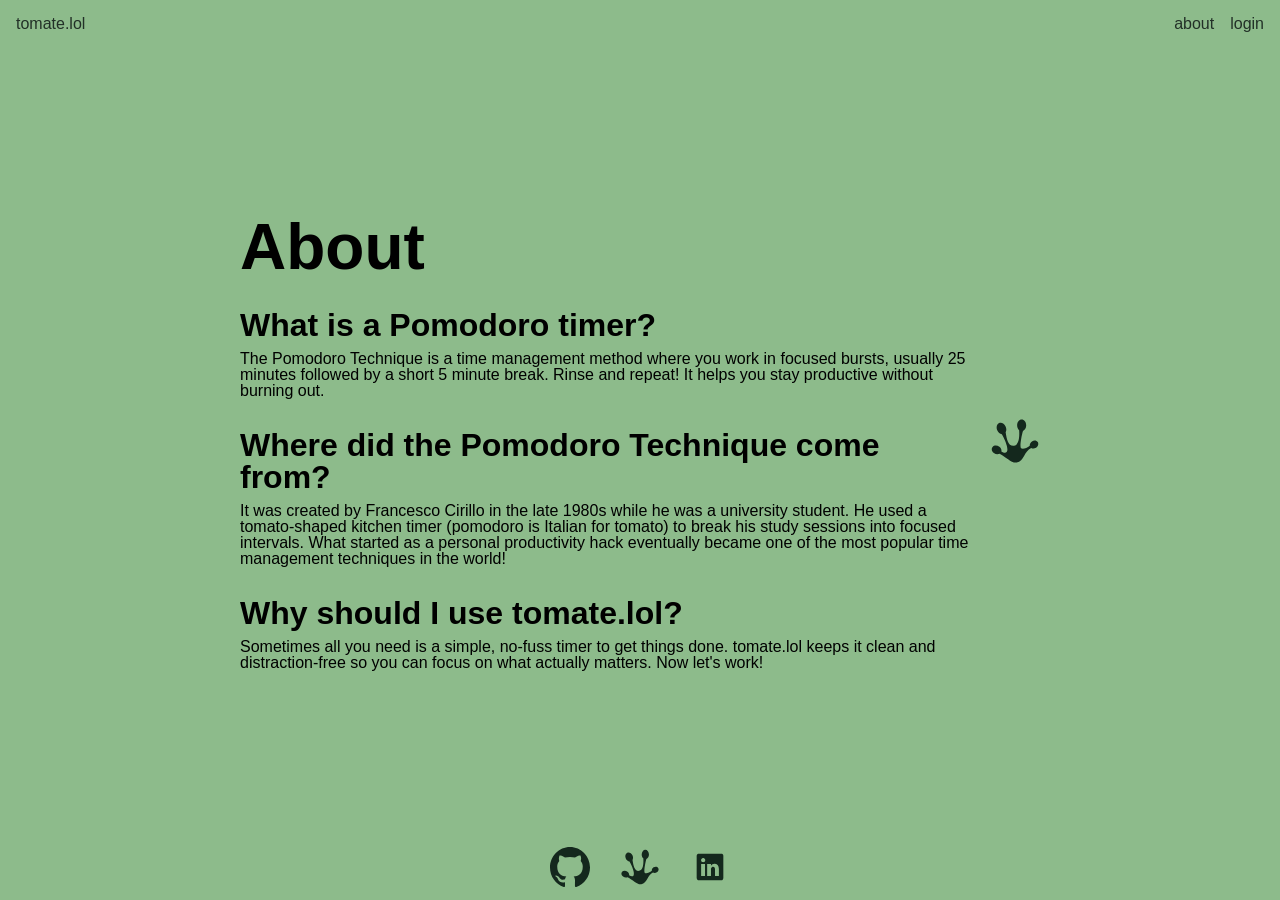
==== about.html @ de4d5fd4 "Add content and style about page" ====
<!DOCTYPE html>
<html lang="en">
<head>
    <meta charset="UTF-8">
    <meta name="viewport" content="width=device-width, initial-scale=1.0">
    <title>tomate.lol</title>
    <link rel="stylesheet" href="styles.css">
</head>
<body>
    <header>
        <p><a href="index.html">tomate.lol</a></p>
        <nav>
            <ul>
                <li><a href="about.html">about</a></li>
                <li><a href="#">login</a></li>
            </ul>
        </nav>
    </header>
    
    <main class="abtContainer">
        <div class="abtSection">
            <h1>About</h1>
            <div>
                <h2>What is a Pomodoro timer?</h2>
                <p>The Pomodoro Technique is a time management method where you work in focused bursts, usually 25 minutes followed by a short 5 minute break. Rinse and repeat! It helps you stay productive without burning out.</p>
            </div>
        
            <div>
                <h2>Where did the Pomodoro Technique come from?</h2>
                <p>It was created by Francesco Cirillo in the late 1980s while he was a university student. He used a tomato-shaped kitchen timer (pomodoro is Italian for tomato) to break his study sessions into focused intervals. What started as a personal productivity hack eventually became one of the most popular time management techniques in the world!</p>
            </div>
            
            <div>
                <h2>Why should I use tomate.lol?</h2>
                <p>Sometimes all you need is a simple, no-fuss timer to get things done. tomate.lol keeps it clean and distraction-free so you can focus on what actually matters. Now let's work!</p>
            </div>
        </div>
        <div class="abtImg">
            <img src="images/frog-foot-svgrepo-com.svg" alt="placeholder...">
        </div>
    </main>
    
    <footer>
        <a><img src="images/github-142-svgrepo-com.svg" alt="github logo"></a>
        <a><img src="images/frog-foot-svgrepo-com.svg" alt="frog foot"></a>
        <a><img src="images/linkedin-svgrepo-com.svg" alt="linkedin logo"></a>
    </footer>
</body>
</html>
---- styles.css ----
/* http://meyerweb.com/eric/tools/css/reset/
v2.0 | 20110126
License: none (public domain)
*/
html, body, div, span, applet, object, iframe,
h1, h2, h3, h4, h5, h6, p, blockquote, pre,
a, abbr, acronym, address, big, cite, code,
del, dfn, em, img, ins, kbd, q, s, samp,
small, strike, strong, sub, sup, tt, var,
b, u, i, center,
dl, dt, dd, ol, ul, li,
fieldset, form, label, legend,
table, caption, tbody, tfoot, thead, tr, th, td,
article, aside, canvas, details, embed,
figure, figcaption, footer, header, hgroup, 
menu, nav, output, ruby, section, summary,
time, mark, audio, video {
    margin: 0;
    padding: 0;
    border: 0;
    font-size: 100%;
    font: inherit;
    vertical-align: baseline;
}
/* HTML5 display-role reset for older browsers */
article, aside, details, figcaption, figure, 
footer, header, hgroup, menu, nav, section {
    display: block;
}
body {
    line-height: 1;
}
ol, ul {
    list-style: none;
}
blockquote, q {
    quotes: none;
}
blockquote:before, blockquote:after,
q:before, q:after {
    content: '';
    content: none;
}
table {
    border-collapse: collapse;
    border-spacing: 0;
}

/* === VARIABLES === */
:root{
    --font-primary: "LINE Seed JP", sans-serif; 
    --font-secondary: "Pangolin", sans-serif;
    
    --text-color: #223027;
    

    /* TESTING COLOR PALLETTE */
    --footer-color: #8DBB8B;
    --main-color: #8DBB8B;
    --header-color: #8DBB8B;
    --yellow: #feca3cd5;
}

/* === BASE === */
body{
    font-family: var(--font-primary);
    display: flex;
    flex-direction: column;
    min-height: 100vh;
}

h1, h2, p{
    font-family: var(--font-primary);
}

/* === HEADER === */
header{
    display: flex;
    justify-content: space-between;
    background-color: var(--header-color);
}

header a{
    text-decoration: none;
    color: var(--text-color);
}

header, main, footer{
    padding: 1rem;
}

h1{
    font-size: 1rem;
}

nav ul{
    display: flex;
    gap: 1rem;
}

/* === MAIN === */
main{
    position: relative;
    background-color: var(--main-color);
    display: flex;
    flex-direction: column;
    text-align: center;
    flex: 1;
    justify-content: center;
    align-items: center;
}

.timerDisplay{
    display: flex;
    flex-direction: column;
    align-items: center;
    justify-content: center;
}

#mode{
    font-size: 3rem;
    font-weight: 200;
    color: var(--text-color);
}

#sticky, #startBtn, #timerBtns button, #closeBtn, textarea{
    background: none;
    border: none;
    border-radius: 10px;
}

#sticky img, #startBtn img, #timerBtns img, #closeBtn{
    cursor: pointer;
}

#startBtn img{
    width: auto;
    height: 150px;
}


/* === TIMER  === */
#timer {
    font-size: 7rem;
    font-weight: 800;
    color: var(--text-color);
    padding: 20px 10px;
}

#timerBtns button{
    padding: 1rem;
}

/* === STICKY NOTE BUTTON === */
#sticky{
    position: absolute;
    bottom: 1rem;
    right: 1rem;
}

.stickyNote {
    display: flex;
    flex-direction: column;
    padding: 10px;
    background-color: var(--yellow);
}

.stickyHeader{
    display: flex;
    justify-content: space-between;
    padding: 10px 5px;
}

.stickyNote[hidden]{
    display: none;
}

textarea{
    font-family: var(--font-primary);
    padding: 10px;
    width: 300px;
    height: 150px;
}

textarea:focus{
    outline: none;
}

textarea::placeholder{
    color: var(--text-color);
    opacity: 1;
}

/* === FOOTER === */
footer{
    display: flex;
    justify-content: center;
    gap: 30px;
    padding: 10px;
    background-color: var(--footer-color);
}

footer img {
    width: auto;
    height: 40px;
}




/* === ABOUT === */
.abtContainer {
    display: flex;
    flex-direction: row; 
    justify-content: space-between;
    text-align: left;   
    gap: 1rem;
    padding: 0px 15rem;
}

.abtContainer h1{
    font-weight: bold;
    font-size: 4rem;
}

.abtSection h2{
    font-weight: bold;
    font-size: 2rem;
    padding: 10px 0px;
}

.abtSection{
    display: flex;
    flex-direction: column;
    gap: 20px;
    max-width: 750px;
}
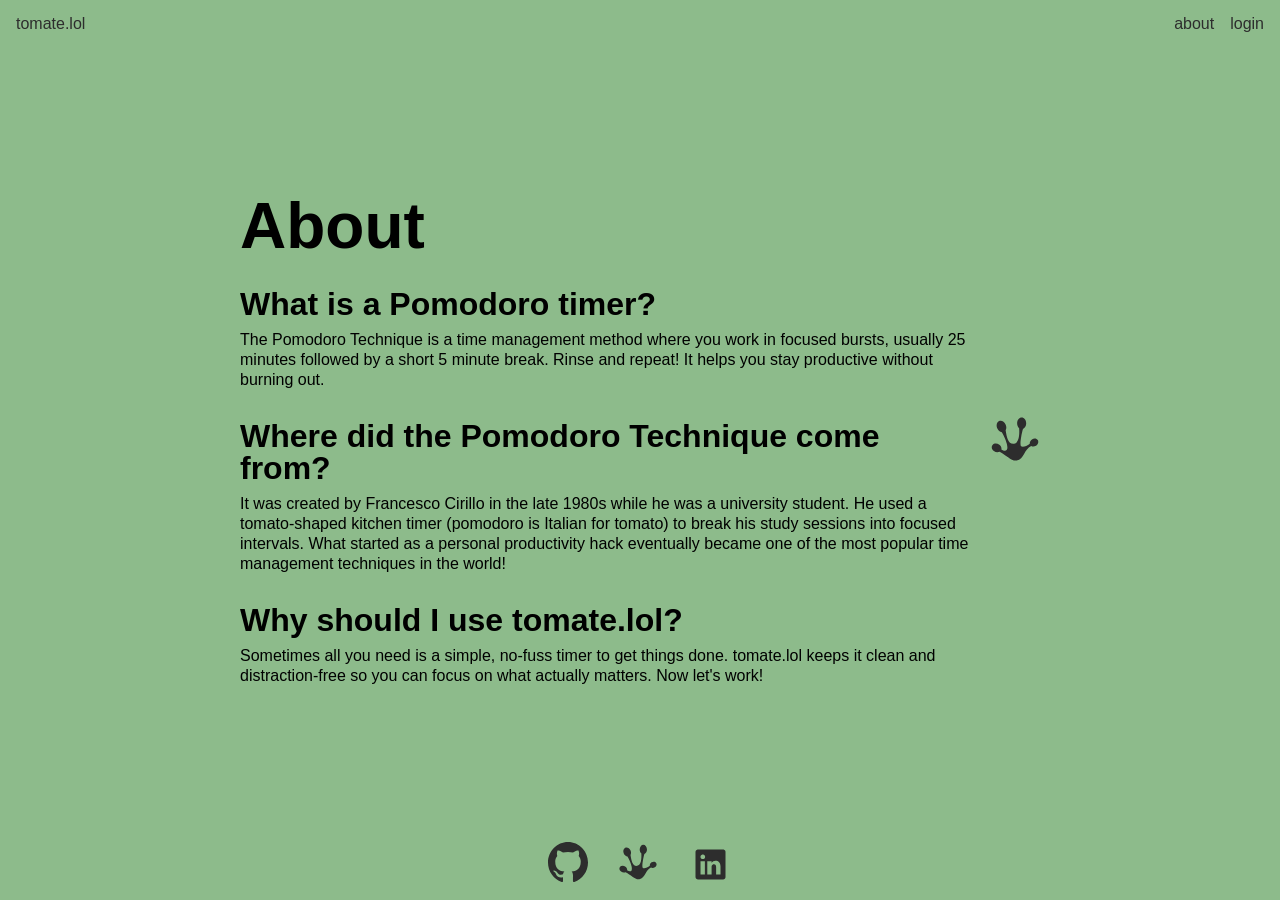
==== commit ddc135c0: "Fix pause/button svg interaction toggle. Update svg in about.html" ====
--- a/about.html
+++ b/about.html
@@ -41,9 +41,39 @@
     </main>
     
     <footer>
-        <a><img src="images/github-142-svgrepo-com.svg" alt="github logo"></a>
-        <a><img src="images/frog-foot-svgrepo-com.svg" alt="frog foot"></a>
-        <a><img src="images/linkedin-svgrepo-com.svg" alt="linkedin logo"></a>
+        <a href="https://github.com/erodr231" target="_blank">
+            <?xml version="1.0" encoding="UTF-8" standalone="no"?>
+            <!-- Uploaded to: SVG Repo, www.svgrepo.com, Generator: SVG Repo Mixer Tools -->
+            <svg width="40px" height="40px" viewBox="0 0 20 20" version="1.1" xmlns="http://www.w3.org/2000/svg" xmlns:xlink="http://www.w3.org/1999/xlink">
+                
+                <title>github [#142]</title>
+                <desc>Created with Sketch.</desc>
+                <defs>
+
+            </defs>
+                <g id="Page-1" stroke="none" stroke-width="1" fill="none" fill-rule="evenodd">
+                    <g id="Dribbble-Light-Preview" transform="translate(-140.000000, -7559.000000)" fill="#2d2d2d">
+                        <g id="icons" transform="translate(56.000000, 160.000000)">
+                            <path d="M94,7399 C99.523,7399 104,7403.59 104,7409.253 C104,7413.782 101.138,7417.624 97.167,7418.981 C96.66,7419.082 96.48,7418.762 96.48,7418.489 C96.48,7418.151 96.492,7417.047 96.492,7415.675 C96.492,7414.719 96.172,7414.095 95.813,7413.777 C98.04,7413.523 100.38,7412.656 100.38,7408.718 C100.38,7407.598 99.992,7406.684 99.35,7405.966 C99.454,7405.707 99.797,7404.664 99.252,7403.252 C99.252,7403.252 98.414,7402.977 96.505,7404.303 C95.706,7404.076 94.85,7403.962 94,7403.958 C93.15,7403.962 92.295,7404.076 91.497,7404.303 C89.586,7402.977 88.746,7403.252 88.746,7403.252 C88.203,7404.664 88.546,7405.707 88.649,7405.966 C88.01,7406.684 87.619,7407.598 87.619,7408.718 C87.619,7412.646 89.954,7413.526 92.175,7413.785 C91.889,7414.041 91.63,7414.493 91.54,7415.156 C90.97,7415.418 89.522,7415.871 88.63,7414.304 C88.63,7414.304 88.101,7413.319 87.097,7413.247 C87.097,7413.247 86.122,7413.234 87.029,7413.87 C87.029,7413.87 87.684,7414.185 88.139,7415.37 C88.139,7415.37 88.726,7417.2 91.508,7416.58 C91.513,7417.437 91.522,7418.245 91.522,7418.489 C91.522,7418.76 91.338,7419.077 90.839,7418.982 C86.865,7417.627 84,7413.783 84,7409.253 C84,7403.59 88.478,7399 94,7399" id="github-[#142]">
+
+            </path>
+                        </g>
+                    </g>
+                </g>
+            </svg>
+        </a>
+
+        <a href="https://www.rodriguezemely.com/" target="_blank">
+            <?xml version="1.0" encoding="utf-8"?><!-- Uploaded to: SVG Repo, www.svgrepo.com, Generator: SVG Repo Mixer Tools -->
+            <svg width="40px" height="40px" viewBox="0 0 512 512" xmlns="http://www.w3.org/2000/svg"><path fill="#2d2d2d" d="M324.3 34.79c-25.7 0-46.5 27.02-46.5 60.36 0 20.05 7.7 38.85 20.6 50.05 5.6 81.2-4.7 152.3-53.6 160.1-60.2 6.2-73.2-68.2-84.6-139 8.9-15.7 9.2-37.5.6-57.3-13.4-30.79-43.6-47.33-67.56-36.92-23.92 10.4-32.47 43.72-19.11 74.52 9.44 21.7 27.77 37.1 47.07 39.6 33.9 57.6 71.8 152.4 51 180.2-11.5 15.2-32.7 10.4-55.6-4 3.7-16.3-4.5-34.6-20.81-46.7-22.74-16.9-53.8-16.5-69.39.8-15.6 17.3-9.77 45 13 61.9 17.78 13.1 41.33 16.1 58.44 7.4 67.86 32.9 121.86 99.5 175.56 90.6 76.2-12.6 76.5-119.3 148.3-149.9 13.7 9.1 33.5 8.3 49.7-2.1 21.2-13.7 29.1-39.2 17.7-56.9-11.4-17.8-37.9-21.1-59.2-7.4-15.9 10.3-24.9 27.8-22.5 43.9-29.9 22.4-68.5 39.7-88.7 27.3-16.2-9.9 1.8-122.3 19-178.4 19.6-7.7 33.1-31.1 33.1-57.75 0-33.34-20.8-60.37-46.5-60.36z"/></svg>
+        </a>
+
+        <a href="https://www.linkedin.com/in/emely-rodriguez-825b9527a/" target="_blank">
+            <?xml version="1.0" encoding="utf-8"?><!-- Uploaded to: SVG Repo, www.svgrepo.com, Generator: SVG Repo Mixer Tools -->
+            <svg width="45px" height="45px" viewBox="0 0 24 24" fill="none" xmlns="http://www.w3.org/2000/svg">
+            <path d="M18.72 3.99997H5.37C5.19793 3.99191 5.02595 4.01786 4.86392 4.07635C4.70189 4.13484 4.55299 4.22471 4.42573 4.34081C4.29848 4.45692 4.19537 4.59699 4.12232 4.75299C4.04927 4.909 4.0077 5.07788 4 5.24997V18.63C4.01008 18.9901 4.15766 19.3328 4.41243 19.5875C4.6672 19.8423 5.00984 19.9899 5.37 20H18.72C19.0701 19.9844 19.4002 19.8322 19.6395 19.5761C19.8788 19.32 20.0082 18.9804 20 18.63V5.24997C20.0029 5.08247 19.9715 4.91616 19.9078 4.76122C19.8441 4.60629 19.7494 4.466 19.6295 4.34895C19.5097 4.23191 19.3672 4.14059 19.2108 4.08058C19.0544 4.02057 18.8874 3.99314 18.72 3.99997ZM9 17.34H6.67V10.21H9V17.34ZM7.89 9.12997C7.72741 9.13564 7.5654 9.10762 7.41416 9.04768C7.26291 8.98774 7.12569 8.89717 7.01113 8.78166C6.89656 8.66615 6.80711 8.5282 6.74841 8.37647C6.6897 8.22474 6.66301 8.06251 6.67 7.89997C6.66281 7.73567 6.69004 7.57169 6.74995 7.41854C6.80986 7.26538 6.90112 7.12644 7.01787 7.01063C7.13463 6.89481 7.2743 6.80468 7.42793 6.74602C7.58157 6.68735 7.74577 6.66145 7.91 6.66997C8.07259 6.66431 8.2346 6.69232 8.38584 6.75226C8.53709 6.8122 8.67431 6.90277 8.78887 7.01828C8.90344 7.13379 8.99289 7.27174 9.05159 7.42347C9.1103 7.5752 9.13699 7.73743 9.13 7.89997C9.13719 8.06427 9.10996 8.22825 9.05005 8.3814C8.99014 8.53456 8.89888 8.6735 8.78213 8.78931C8.66537 8.90513 8.5257 8.99526 8.37207 9.05392C8.21843 9.11259 8.05423 9.13849 7.89 9.12997ZM17.34 17.34H15V13.44C15 12.51 14.67 11.87 13.84 11.87C13.5822 11.8722 13.3313 11.9541 13.1219 12.1045C12.9124 12.2549 12.7546 12.4664 12.67 12.71C12.605 12.8926 12.5778 13.0865 12.59 13.28V17.34H10.29V10.21H12.59V11.21C12.7945 10.8343 13.0988 10.5225 13.4694 10.3089C13.84 10.0954 14.2624 9.98848 14.69 9.99997C16.2 9.99997 17.34 11 17.34 13.13V17.34Z" fill="#2d2d2d"/>
+            </svg>
+        </a>
     </footer>
 </body>
 </html>
--- a/styles.css
+++ b/styles.css
@@ -51,22 +51,30 @@
     --font-primary: "LINE Seed JP", sans-serif; 
     --font-secondary: "Pangolin", sans-serif;
     
-    --text-color: #223027;
+    --text-color: #2d2d2d;
+    /* 050505 */
     
 
     /* TESTING COLOR PALLETTE */
-    --footer-color: #8DBB8B;
+    --off-white: #F8F0E3;
+    --toggle-color:#569f52;
     --main-color: #8DBB8B;
-    --header-color: #8DBB8B;
     --yellow: #feca3cd5;
+    --breakRed: #f0716f;
 }
 
 /* === BASE === */
 body{
+    background-color: var(--main-color);
     font-family: var(--font-primary);
     display: flex;
     flex-direction: column;
     min-height: 100vh;
+    transition: background-color 0.8s ease, color 0.5s ease;
+}
+
+body.breakMode{
+    background-color: var(--breakRed);
 }
 
 h1, h2, p{
@@ -101,7 +109,6 @@
 /* === MAIN === */
 main{
     position: relative;
-    background-color: var(--main-color);
     display: flex;
     flex-direction: column;
     text-align: center;
@@ -110,6 +117,13 @@
     align-items: center;
 }
 
+#tagline{
+    opacity: 45%;
+    padding: 10px;
+    font-size: 15px;
+    
+}
+
 .timerDisplay{
     display: flex;
     flex-direction: column;
@@ -118,18 +132,27 @@
 }
 
 #mode{
+    font-size: 5rem;
+    font-weight: bold;
+    color: var(--text-color);
+    transition: font-size 1s cubic-bezier(1, 0, 0, 1.01), font-weight 2s ease;
+}
+
+/* START BUTTON TRANSITION */
+
+#mode.shrink{
     font-size: 3rem;
     font-weight: 200;
-    color: var(--text-color);
-}
-
-#sticky, #startBtn, #timerBtns button, #closeBtn, textarea{
+    opacity: 78%;
+}
+
+#sticky, #startBtn, #timerBtns button, .closeBtn, textarea{
     background: none;
     border: none;
     border-radius: 10px;
 }
 
-#sticky img, #startBtn img, #timerBtns img, #closeBtn{
+#sticky img, #startBtn img, #timerBtns img, .closeBtn{
     cursor: pointer;
 }
 
@@ -138,13 +161,22 @@
     height: 150px;
 }
 
+#sessionCounter{
+    font-size: 1rem;
+    line-height: 25px;
+    color: var(--text-color);
+    margin-top: 10px;
+    opacity: 78%;
+}
+
 
 /* === TIMER  === */
-#timer {
+#timer{
     font-size: 7rem;
     font-weight: 800;
     color: var(--text-color);
     padding: 20px 10px;
+    transition: cubic-bezier(0.075, 0.82, 0.165, 1);
 }
 
 #timerBtns button{
@@ -163,23 +195,36 @@
     flex-direction: column;
     padding: 10px;
     background-color: var(--yellow);
+    margin-top: 20px;
 }
 
 .stickyHeader{
+    font-family: var(--font-primary);
     display: flex;
     justify-content: space-between;
     padding: 10px 5px;
+    font-size: 1.2rem;
+    font-weight: 300;
+    text-decoration: underline;
+    opacity: 80%;
 }
 
 .stickyNote[hidden]{
     display: none;
 }
 
+#sticky img:hover{
+    content: url('images/stickyNoteHover.svg');
+}
+
 textarea{
-    font-family: var(--font-primary);
+    font-family: var(--font-secondary);
     padding: 10px;
-    width: 300px;
-    height: 150px;
+    width: 230px;
+    height: 175px;
+    font-size: 1.2rem;
+    font-weight: 100;
+    opacity: 80%;
 }
 
 textarea:focus{
@@ -188,7 +233,7 @@
 
 textarea::placeholder{
     color: var(--text-color);
-    opacity: 1;
+    opacity: 70%;
 }
 
 /* === FOOTER === */
@@ -199,13 +244,6 @@
     padding: 10px;
     background-color: var(--footer-color);
 }
-
-footer img {
-    width: auto;
-    height: 40px;
-}
-
-
 
 
 /* === ABOUT === */
@@ -236,10 +274,168 @@
     max-width: 750px;
 }
 
-
-
-
-
-
-
-
+.abtSection p{
+    line-height: 20px;
+}
+
+/* === SETTINGS WINDOW === */
+.settings[hidden] {
+    display: none;
+}
+
+.settings{
+    margin-top: 15px;
+    display: flex;
+    flex-direction: column;
+    border: 2px solid var(--text-color);
+    padding: 10px 40px 20px;
+    border-radius: 15px;
+    gap: 10px;
+    background-color: var(--off-white);
+    opacity: 75%;
+}
+
+.settings > div{
+    display: flex;
+    align-items: center;
+    justify-content: space-between;
+    gap: 10px;
+}
+
+.settingsHeader{
+    display: flex;
+    justify-content: center;
+    padding-bottom: 5px;
+    font-size: 3rem;
+    font-weight: bold;
+}
+
+.settings label:first-child{
+    text-align: left;
+    width: 170px;
+    font-size: 1.3rem;
+}
+
+#closeSettingsBtn{
+    position: relative;
+    width: 30px;
+    height: 30px;
+    left: 280px;
+    text-decoration: underline;
+}
+
+.settings input{
+    border-radius: 10px;
+    padding: 5px;
+}
+
+input#focusTime, input#breakTime {
+    font-family: var(--font-secondary);
+    font-size: 1.2rem;
+    width: 80px;
+}
+
+#saveSettings{
+    all: unset;
+    cursor: pointer;
+    border: 2px solid var(--text-color);
+    padding: 10px;
+    border-radius: 15px;
+}
+
+#saveSettings:hover{
+    text-decoration: underline;
+}
+
+svg:hover{
+    cursor: pointer;
+}
+
+svg[hidden] {
+    display: none;
+}
+
+/* === CHECKBOX STYLE === */
+.toggle {
+  position: relative;
+  display: inline-block;
+  width: 60px;
+  height: 34px;
+}
+
+.toggle input {
+  display: none;
+}
+
+.slider {
+  position: absolute;
+  cursor: pointer;
+  top: 0;
+  left: 0;
+  right: 0;
+  bottom: 0;
+  background-color: #333;
+  transition: 0.4s;
+  border-radius: 34px;
+}
+
+.slider:before {
+  position: absolute;
+  content: "";
+  height: 26px;
+  width: 26px;
+  left: 4px;
+  bottom: 4px;
+  background-color: #FFF;
+  transition: 0.4s;
+  border-radius: 50%;
+}
+
+input:checked + .slider {
+    /* placeholder */
+  background-color: var(--toggle-color); 
+}
+
+input:checked + .slider:before {
+  transform: translateX(26px);
+}
+
+/* === DARK MODE STYLE === */
+.darkMode{
+    --text-color: #e0e0e0;
+    --main-color: #1a1a1a;
+    --breakRed: #555555;
+}
+
+body.darkMode svg circle {
+    fill: #6a6a6a;
+}
+
+body.darkMode footer svg path,
+body.darkMode footer svg g {
+    fill: #e0e0e0;
+}
+
+body.darkMode #saveSettings, body.darkMode .settings{
+    border: 2px solid #1a1a1a;
+}
+
+body.darkMode textarea::placeholder{
+    color: #1a1a1a;
+}
+
+:root{
+    --font-primary: "LINE Seed JP", sans-serif; 
+    --font-secondary: "Pangolin", sans-serif;
+    
+    --text-color: #2d2d2d;
+    
+    
+
+    /* TESTING COLOR PALLETTE */
+    --off-white: #F8F0E3;
+    --toggle-color:#569f52;
+    --main-color: #8DBB8B;
+    --yellow: #feca3cd5;
+    --breakRed: #f0716f;
+}
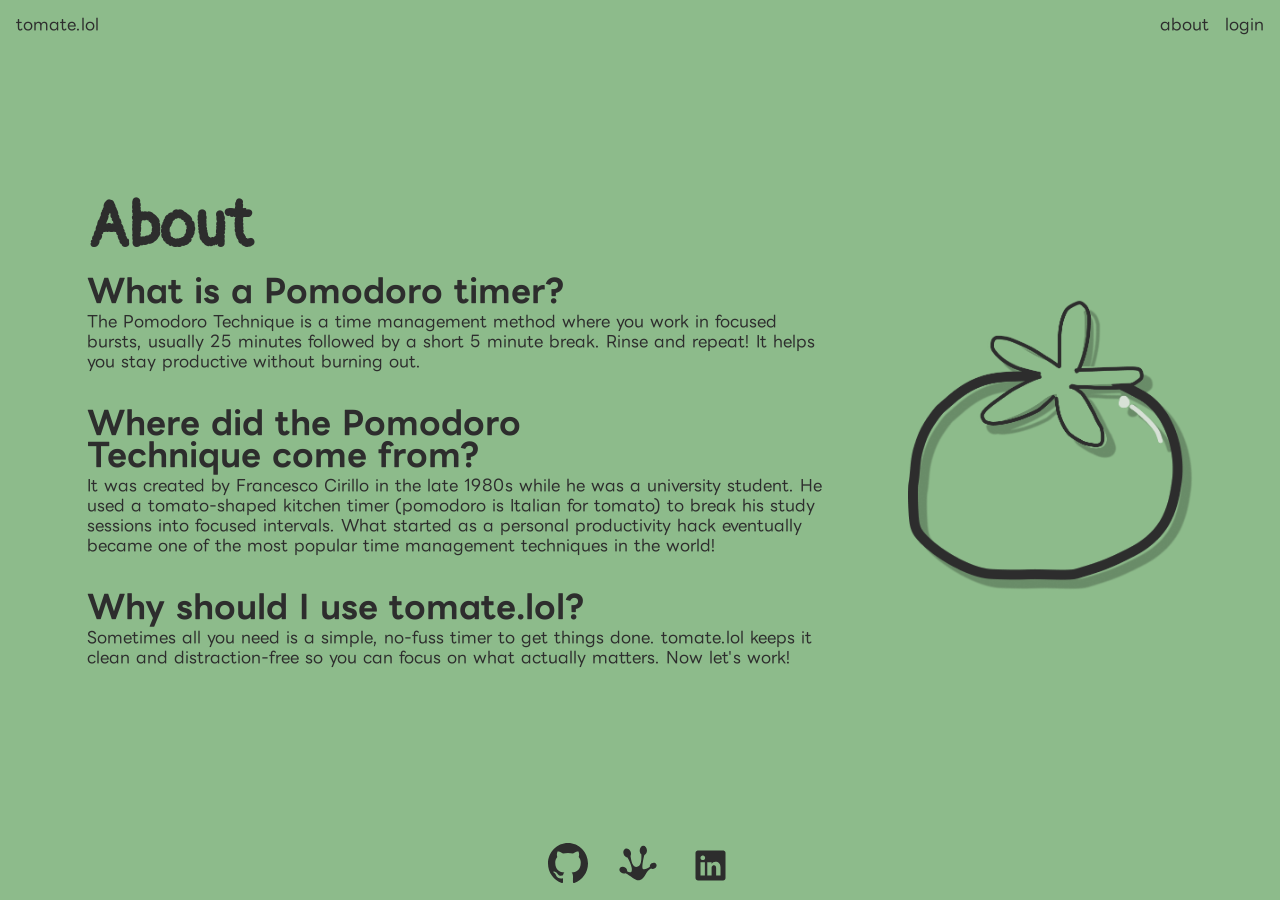
==== commit 04dd3ded: "Add long break logic to tick function." ====
--- a/about.html
+++ b/about.html
@@ -5,6 +5,21 @@
     <meta name="viewport" content="width=device-width, initial-scale=1.0">
     <title>tomate.lol</title>
     <link rel="stylesheet" href="styles.css">
+
+   <!-- fonts -->
+    <link rel="preconnect" href="https://fonts.googleapis.com">
+    <link rel="preconnect" href="https://fonts.gstatic.com" crossorigin>
+    <link href="https://fonts.googleapis.com/css2?family=LINE+Seed+JP&family=Pangolin&display=swap" rel="stylesheet">
+
+    <!-- styles -->
+    <link rel="stylesheet" href="styles.css">
+    <script src="script.js" defer></script>
+    
+    <!-- favicon -->
+    <link rel="apple-touch-icon" sizes="180x180" href="images/favicon.io/apple-touch-icon.png">
+    <link rel="icon" type="image/png" sizes="32x32" href="images/favicon.io/favicon-32x32.png">
+    <link rel="icon" type="image/png" sizes="16x16" href="images/favicon.io/favicon-16x16.png">
+    <link rel="manifest" href="images/favicon.io/site.webmanifest">
 </head>
 <body>
     <header>
@@ -12,14 +27,14 @@
         <nav>
             <ul>
                 <li><a href="about.html">about</a></li>
-                <li><a href="#">login</a></li>
+                <li><a href="login.html">login</a></li>
             </ul>
         </nav>
     </header>
     
     <main class="abtContainer">
         <div class="abtSection">
-            <h1>About</h1>
+            <h1 class="secondaryFont">About</h1>
             <div>
                 <h2>What is a Pomodoro timer?</h2>
                 <p>The Pomodoro Technique is a time management method where you work in focused bursts, usually 25 minutes followed by a short 5 minute break. Rinse and repeat! It helps you stay productive without burning out.</p>
@@ -36,7 +51,7 @@
             </div>
         </div>
         <div class="abtImg">
-            <img src="images/frog-foot-svgrepo-com.svg" alt="placeholder...">
+            <img src="images/abtPng.png" alt="tomate.lol logo outline">
         </div>
     </main>
     
--- a/styles.css
+++ b/styles.css
@@ -60,7 +60,7 @@
     --toggle-color:#569f52;
     --main-color: #8DBB8B;
     --yellow: #feca3cd5;
-    --breakRed: #f0716f;
+    --breakRed: #d44947;
 }
 
 /* === BASE === */
@@ -247,35 +247,44 @@
 
 
 /* === ABOUT === */
+
+.abtImg img{
+    height: 300px;
+    width: auto;
+}
+
 .abtContainer {
+    color: var(--text-color);
     display: flex;
     flex-direction: row; 
-    justify-content: space-between;
+    justify-content: space-evenly;
     text-align: left;   
-    gap: 1rem;
-    padding: 0px 15rem;
 }
 
 .abtContainer h1{
+    font-family: var(--font-secondary);
     font-weight: bold;
     font-size: 4rem;
+    padding: 10px 0px;
 }
 
 .abtSection h2{
     font-weight: bold;
     font-size: 2rem;
-    padding: 10px 0px;
+    padding: 5px 0px;
+    max-width: 600px;
 }
 
 .abtSection{
     display: flex;
     flex-direction: column;
-    gap: 20px;
+    gap: 0px;
     max-width: 750px;
 }
 
 .abtSection p{
     line-height: 20px;
+    margin-bottom: 30px;
 }
 
 /* === SETTINGS WINDOW === */
@@ -312,7 +321,7 @@
 
 .settings label:first-child{
     text-align: left;
-    width: 170px;
+    width: 195px;
     font-size: 1.3rem;
 }
 
@@ -320,7 +329,7 @@
     position: relative;
     width: 30px;
     height: 30px;
-    left: 280px;
+    left: 300px;
     text-decoration: underline;
 }
 
@@ -329,7 +338,7 @@
     padding: 5px;
 }
 
-input#focusTime, input#breakTime {
+input#focusTime, input#breakTime, input#longBreakTime{
     font-family: var(--font-secondary);
     font-size: 1.2rem;
     width: 80px;
@@ -341,6 +350,7 @@
     border: 2px solid var(--text-color);
     padding: 10px;
     border-radius: 15px;
+    margin-top: 5px;
 }
 
 #saveSettings:hover{
@@ -404,11 +414,15 @@
 .darkMode{
     --text-color: #e0e0e0;
     --main-color: #1a1a1a;
-    --breakRed: #555555;
-}
-
+    --breakRed: #3a3a3a;
+}
+#timerBtns svg {
+    overflow: visible;
+}
 body.darkMode svg circle {
-    fill: #6a6a6a;
+    fill: #555555;
+    stroke: var(--off-white);
+    stroke-width: 1.5px;
 }
 
 body.darkMode footer svg path,
@@ -422,20 +436,4 @@
 
 body.darkMode textarea::placeholder{
     color: #1a1a1a;
-}
-
-:root{
-    --font-primary: "LINE Seed JP", sans-serif; 
-    --font-secondary: "Pangolin", sans-serif;
-    
-    --text-color: #2d2d2d;
-    
-    
-
-    /* TESTING COLOR PALLETTE */
-    --off-white: #F8F0E3;
-    --toggle-color:#569f52;
-    --main-color: #8DBB8B;
-    --yellow: #feca3cd5;
-    --breakRed: #f0716f;
 }
--- a/styles.css
+++ b/styles.css
@@ -60,7 +60,7 @@
     --toggle-color:#569f52;
     --main-color: #8DBB8B;
     --yellow: #feca3cd5;
-    --breakRed: #f0716f;
+    --breakRed: #d44947;
 }
 
 /* === BASE === */
@@ -247,35 +247,44 @@
 
 
 /* === ABOUT === */
+
+.abtImg img{
+    height: 300px;
+    width: auto;
+}
+
 .abtContainer {
+    color: var(--text-color);
     display: flex;
     flex-direction: row; 
-    justify-content: space-between;
+    justify-content: space-evenly;
     text-align: left;   
-    gap: 1rem;
-    padding: 0px 15rem;
 }
 
 .abtContainer h1{
+    font-family: var(--font-secondary);
     font-weight: bold;
     font-size: 4rem;
+    padding: 10px 0px;
 }
 
 .abtSection h2{
     font-weight: bold;
     font-size: 2rem;
-    padding: 10px 0px;
+    padding: 5px 0px;
+    max-width: 600px;
 }
 
 .abtSection{
     display: flex;
     flex-direction: column;
-    gap: 20px;
+    gap: 0px;
     max-width: 750px;
 }
 
 .abtSection p{
     line-height: 20px;
+    margin-bottom: 30px;
 }
 
 /* === SETTINGS WINDOW === */
@@ -312,7 +321,7 @@
 
 .settings label:first-child{
     text-align: left;
-    width: 170px;
+    width: 195px;
     font-size: 1.3rem;
 }
 
@@ -320,7 +329,7 @@
     position: relative;
     width: 30px;
     height: 30px;
-    left: 280px;
+    left: 300px;
     text-decoration: underline;
 }
 
@@ -329,7 +338,7 @@
     padding: 5px;
 }
 
-input#focusTime, input#breakTime {
+input#focusTime, input#breakTime, input#longBreakTime{
     font-family: var(--font-secondary);
     font-size: 1.2rem;
     width: 80px;
@@ -341,6 +350,7 @@
     border: 2px solid var(--text-color);
     padding: 10px;
     border-radius: 15px;
+    margin-top: 5px;
 }
 
 #saveSettings:hover{
@@ -404,11 +414,15 @@
 .darkMode{
     --text-color: #e0e0e0;
     --main-color: #1a1a1a;
-    --breakRed: #555555;
-}
-
+    --breakRed: #3a3a3a;
+}
+#timerBtns svg {
+    overflow: visible;
+}
 body.darkMode svg circle {
-    fill: #6a6a6a;
+    fill: #555555;
+    stroke: var(--off-white);
+    stroke-width: 1.5px;
 }
 
 body.darkMode footer svg path,
@@ -422,20 +436,4 @@
 
 body.darkMode textarea::placeholder{
     color: #1a1a1a;
-}
-
-:root{
-    --font-primary: "LINE Seed JP", sans-serif; 
-    --font-secondary: "Pangolin", sans-serif;
-    
-    --text-color: #2d2d2d;
-    
-    
-
-    /* TESTING COLOR PALLETTE */
-    --off-white: #F8F0E3;
-    --toggle-color:#569f52;
-    --main-color: #8DBB8B;
-    --yellow: #feca3cd5;
-    --breakRed: #f0716f;
 }
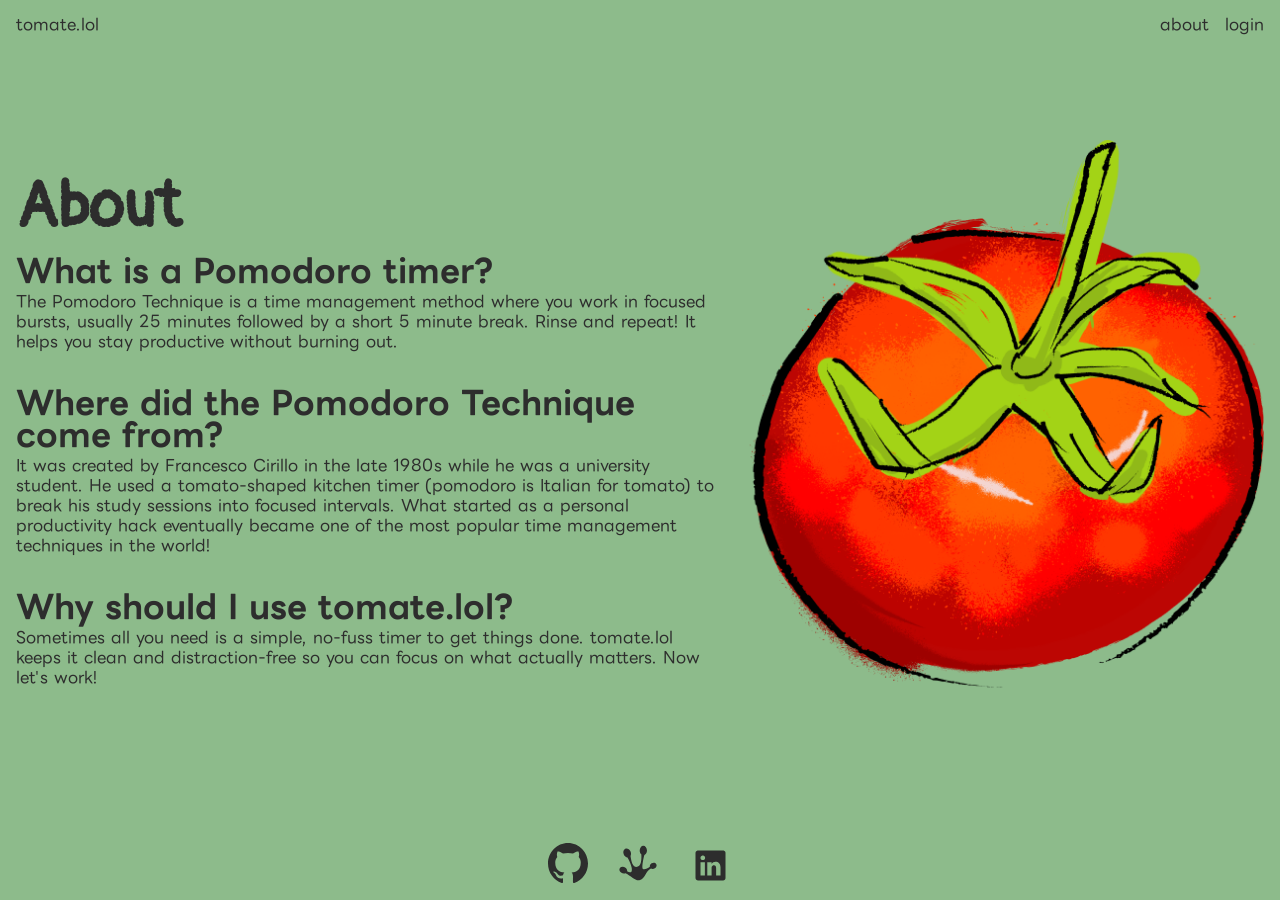
==== commit 138ca7aa: "Add tomato illustration to about page." ====
--- a/about.html
+++ b/about.html
@@ -51,7 +51,7 @@
             </div>
         </div>
         <div class="abtImg">
-            <img src="images/abtPng.png" alt="tomate.lol logo outline">
+            <img src="images/abtTomato.png" alt="tomate.lol logo outline">
         </div>
     </main>
     
--- a/styles.css
+++ b/styles.css
@@ -60,7 +60,7 @@
     --toggle-color:#569f52;
     --main-color: #8DBB8B;
     --yellow: #feca3cd5;
-    --breakRed: #d44947;
+    --breakRed: #BF616A;
 }
 
 /* === BASE === */
@@ -118,7 +118,7 @@
 }
 
 #tagline{
-    opacity: 45%;
+    opacity: 75%;
     padding: 10px;
     font-size: 15px;
     
@@ -145,8 +145,8 @@
     font-weight: 200;
     opacity: 78%;
 }
-
-#sticky, #startBtn, #timerBtns button, .closeBtn, textarea{
+/* button reset */
+#sticky, #startBtn, #timerBtns button, .closeBtn, textarea, #skipBtn{
     background: none;
     border: none;
     border-radius: 10px;
@@ -224,7 +224,7 @@
     height: 175px;
     font-size: 1.2rem;
     font-weight: 100;
-    opacity: 80%;
+    opacity: 70%;
 }
 
 textarea:focus{
@@ -249,7 +249,7 @@
 /* === ABOUT === */
 
 .abtImg img{
-    height: 300px;
+    height: 600px;
     width: auto;
 }
 
@@ -257,8 +257,9 @@
     color: var(--text-color);
     display: flex;
     flex-direction: row; 
-    justify-content: space-evenly;
+    justify-content: center;
     text-align: left;   
+    gap: 5px;
 }
 
 .abtContainer h1{
@@ -272,13 +273,12 @@
     font-weight: bold;
     font-size: 2rem;
     padding: 5px 0px;
-    max-width: 600px;
+    max-width: 700px;
 }
 
 .abtSection{
     display: flex;
     flex-direction: column;
-    gap: 0px;
     max-width: 750px;
 }
 
@@ -288,12 +288,9 @@
 }
 
 /* === SETTINGS WINDOW === */
-.settings[hidden] {
-    display: none;
-}
 
 .settings{
-    margin-top: 15px;
+    margin-top: 10px;
     display: flex;
     flex-direction: column;
     border: 2px solid var(--text-color);
@@ -301,7 +298,23 @@
     border-radius: 15px;
     gap: 10px;
     background-color: var(--off-white);
-    opacity: 75%;
+    opacity: 0%;
+    transform: translateY(20px);
+    transition: opacity 0.3s ease, transform 0.3s ease;
+    visibility: hidden;
+    pointer-events: none;
+    max-height: 0;
+    overflow: hidden;
+    border: none;
+}
+
+.settings.open{
+    opacity: .75;
+    transform: translateY(0);
+    pointer-events: auto;
+    visibility: visible;
+    max-height: 600px;
+    border: 2px solid var(--text-color);;
 }
 
 .settings > div{
@@ -436,4 +449,69 @@
 
 body.darkMode textarea::placeholder{
     color: #1a1a1a;
-}+}
+
+.timerWrapper {
+    position: relative;
+    display: flex;
+    justify-content: center;
+    align-items: center;
+    gap: 10px;
+    width: 100%;
+}
+
+#skipBtn{
+    visibility: hidden;
+    position: absolute;
+    right: -90px;
+    cursor: pointer;
+    padding: 0;
+    opacity: .90;
+}
+
+#skipBtn:hover{
+    opacity: 1;
+}
+
+#skipBtn.showSkip{
+    visibility: visible;
+}
+
+/* advanced settings */
+#advancedToggle{
+    font-family: var(--font-secondary);
+    display: flex;
+    justify-content: flex-start;
+    font-size: 25px;
+    cursor: pointer;
+    opacity: .90;
+    
+}
+
+#advancedArrow {
+    transition: transform .1s ease;
+}
+
+#advancedSettings{
+    display: flex;
+    flex-direction: column;
+    max-height: 0;
+    overflow: hidden;
+    transition: max-height .3s ease, opacity .3s ease;
+    opacity: 0;
+}
+
+#advancedSettings label {
+    font-size: 18px;
+}
+
+#advancedSettings.open{
+    max-height: 300px;
+    opacity: 1;
+}
+
+#advancedToggle.open #advancedArrow{
+    transform: rotate(180deg);
+}
+
+/* style advanced settings */
--- a/styles.css
+++ b/styles.css
@@ -60,7 +60,7 @@
     --toggle-color:#569f52;
     --main-color: #8DBB8B;
     --yellow: #feca3cd5;
-    --breakRed: #d44947;
+    --breakRed: #BF616A;
 }
 
 /* === BASE === */
@@ -118,7 +118,7 @@
 }
 
 #tagline{
-    opacity: 45%;
+    opacity: 75%;
     padding: 10px;
     font-size: 15px;
     
@@ -145,8 +145,8 @@
     font-weight: 200;
     opacity: 78%;
 }
-
-#sticky, #startBtn, #timerBtns button, .closeBtn, textarea{
+/* button reset */
+#sticky, #startBtn, #timerBtns button, .closeBtn, textarea, #skipBtn{
     background: none;
     border: none;
     border-radius: 10px;
@@ -224,7 +224,7 @@
     height: 175px;
     font-size: 1.2rem;
     font-weight: 100;
-    opacity: 80%;
+    opacity: 70%;
 }
 
 textarea:focus{
@@ -249,7 +249,7 @@
 /* === ABOUT === */
 
 .abtImg img{
-    height: 300px;
+    height: 600px;
     width: auto;
 }
 
@@ -257,8 +257,9 @@
     color: var(--text-color);
     display: flex;
     flex-direction: row; 
-    justify-content: space-evenly;
+    justify-content: center;
     text-align: left;   
+    gap: 5px;
 }
 
 .abtContainer h1{
@@ -272,13 +273,12 @@
     font-weight: bold;
     font-size: 2rem;
     padding: 5px 0px;
-    max-width: 600px;
+    max-width: 700px;
 }
 
 .abtSection{
     display: flex;
     flex-direction: column;
-    gap: 0px;
     max-width: 750px;
 }
 
@@ -288,12 +288,9 @@
 }
 
 /* === SETTINGS WINDOW === */
-.settings[hidden] {
-    display: none;
-}
 
 .settings{
-    margin-top: 15px;
+    margin-top: 10px;
     display: flex;
     flex-direction: column;
     border: 2px solid var(--text-color);
@@ -301,7 +298,23 @@
     border-radius: 15px;
     gap: 10px;
     background-color: var(--off-white);
-    opacity: 75%;
+    opacity: 0%;
+    transform: translateY(20px);
+    transition: opacity 0.3s ease, transform 0.3s ease;
+    visibility: hidden;
+    pointer-events: none;
+    max-height: 0;
+    overflow: hidden;
+    border: none;
+}
+
+.settings.open{
+    opacity: .75;
+    transform: translateY(0);
+    pointer-events: auto;
+    visibility: visible;
+    max-height: 600px;
+    border: 2px solid var(--text-color);;
 }
 
 .settings > div{
@@ -436,4 +449,69 @@
 
 body.darkMode textarea::placeholder{
     color: #1a1a1a;
-}+}
+
+.timerWrapper {
+    position: relative;
+    display: flex;
+    justify-content: center;
+    align-items: center;
+    gap: 10px;
+    width: 100%;
+}
+
+#skipBtn{
+    visibility: hidden;
+    position: absolute;
+    right: -90px;
+    cursor: pointer;
+    padding: 0;
+    opacity: .90;
+}
+
+#skipBtn:hover{
+    opacity: 1;
+}
+
+#skipBtn.showSkip{
+    visibility: visible;
+}
+
+/* advanced settings */
+#advancedToggle{
+    font-family: var(--font-secondary);
+    display: flex;
+    justify-content: flex-start;
+    font-size: 25px;
+    cursor: pointer;
+    opacity: .90;
+    
+}
+
+#advancedArrow {
+    transition: transform .1s ease;
+}
+
+#advancedSettings{
+    display: flex;
+    flex-direction: column;
+    max-height: 0;
+    overflow: hidden;
+    transition: max-height .3s ease, opacity .3s ease;
+    opacity: 0;
+}
+
+#advancedSettings label {
+    font-size: 18px;
+}
+
+#advancedSettings.open{
+    max-height: 300px;
+    opacity: 1;
+}
+
+#advancedToggle.open #advancedArrow{
+    transform: rotate(180deg);
+}
+
+/* style advanced settings */
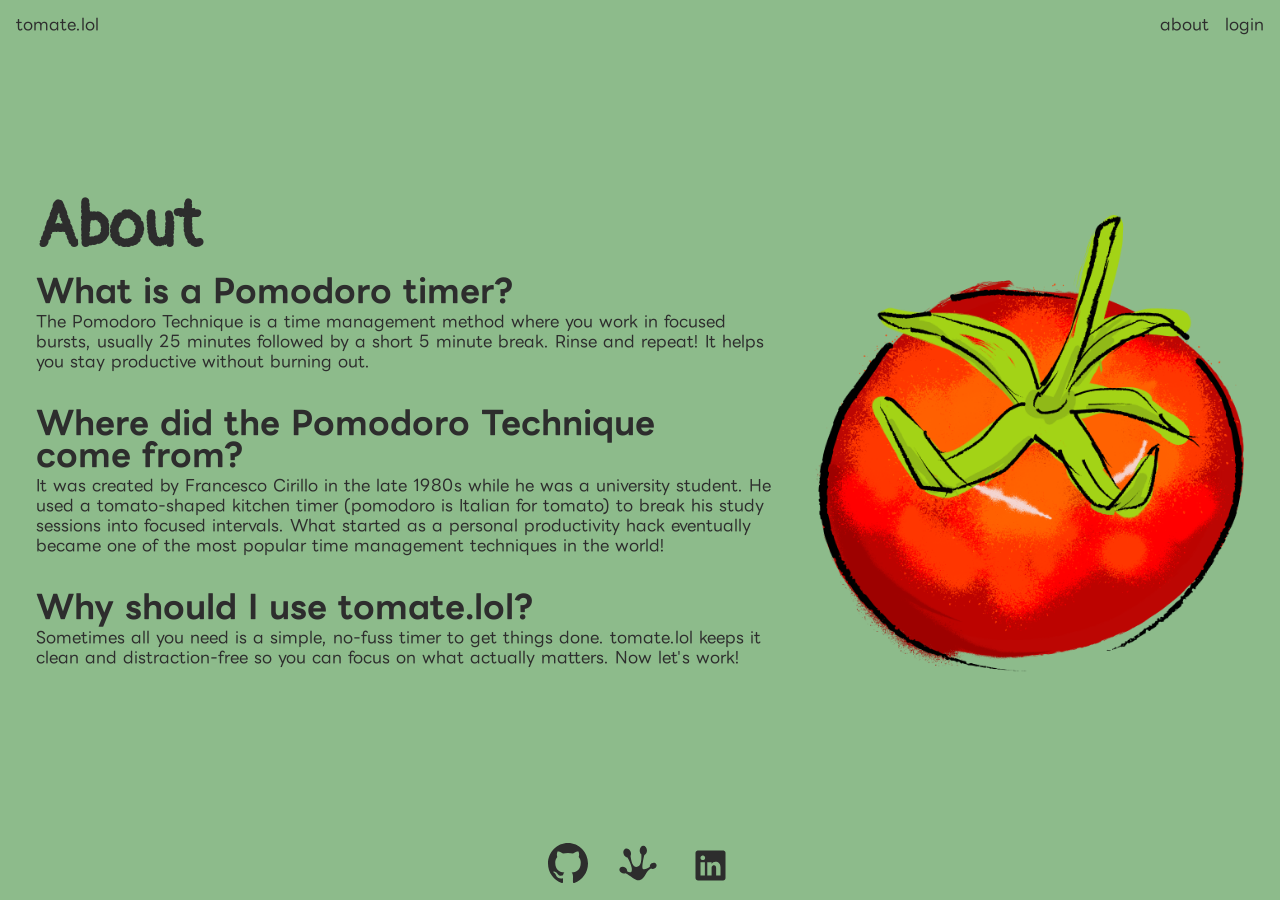
==== commit 715e193e: "Add Google tag to head" ====
--- a/about.html
+++ b/about.html
@@ -1,6 +1,15 @@
 <!DOCTYPE html>
 <html lang="en">
 <head>
+        <!-- Google tag (gtag.js) -->
+    <script async src="https://www.googletagmanager.com/gtag/js?id=G-2F16VZZL8P"></script>
+    <script>
+    window.dataLayer = window.dataLayer || [];
+    function gtag(){dataLayer.push(arguments);}
+    gtag('js', new Date());
+
+    gtag('config', 'G-2F16VZZL8P');
+    </script>
     <meta charset="UTF-8">
     <meta name="viewport" content="width=device-width, initial-scale=1.0">
     <title>tomate.lol</title>
--- a/styles.css
+++ b/styles.css
@@ -129,6 +129,21 @@
     flex-direction: column;
     align-items: center;
     justify-content: center;
+    margin-top: 60px;
+}
+
+#tomateHeader{
+    display: flex;
+    flex-direction: row;
+    justify-content: center;
+    align-items: center;
+}
+
+#tomateHeader img{
+    width: auto;
+    height: 65px;
+    padding: 5px;
+    rotate: 25deg;
 }
 
 #mode{
@@ -141,9 +156,9 @@
 /* START BUTTON TRANSITION */
 
 #mode.shrink{
-    font-size: 3rem;
+    font-size: 2.5rem;
     font-weight: 200;
-    opacity: 78%;
+    opacity: 80%;
 }
 /* button reset */
 #sticky, #startBtn, #timerBtns button, .closeBtn, textarea, #skipBtn{
@@ -172,10 +187,10 @@
 
 /* === TIMER  === */
 #timer{
-    font-size: 7rem;
+    font-size: 7.5rem;
     font-weight: 800;
     color: var(--text-color);
-    padding: 20px 10px;
+    padding: 0px 10px 5px;
     transition: cubic-bezier(0.075, 0.82, 0.165, 1);
 }
 
@@ -195,7 +210,6 @@
     flex-direction: column;
     padding: 10px;
     background-color: var(--yellow);
-    margin-top: 20px;
 }
 
 .stickyHeader{
@@ -249,8 +263,9 @@
 /* === ABOUT === */
 
 .abtImg img{
-    height: 600px;
+    height: 500px;
     width: auto;
+    padding-top: 50px;
 }
 
 .abtContainer {
@@ -290,11 +305,11 @@
 /* === SETTINGS WINDOW === */
 
 .settings{
-    margin-top: 10px;
+    margin: 10px 20px;
     display: flex;
     flex-direction: column;
     border: 2px solid var(--text-color);
-    padding: 10px 40px 20px;
+    padding: 20px 30px;
     border-radius: 15px;
     gap: 10px;
     background-color: var(--off-white);
@@ -313,7 +328,7 @@
     transform: translateY(0);
     pointer-events: auto;
     visibility: visible;
-    max-height: 600px;
+    max-height: 620px;
     border: 2px solid var(--text-color);;
 }
 
@@ -334,16 +349,14 @@
 
 .settings label:first-child{
     text-align: left;
-    width: 195px;
+    /* width: 190px; */
     font-size: 1.3rem;
 }
 
 #closeSettingsBtn{
-    position: relative;
-    width: 30px;
-    height: 30px;
-    left: 300px;
     text-decoration: underline;
+    align-self: flex-end;
+    padding: 0px;
 }
 
 .settings input{
@@ -360,7 +373,7 @@
 #saveSettings{
     all: unset;
     cursor: pointer;
-    border: 2px solid var(--text-color);
+    border: 2px solid #2d2d2d;
     padding: 10px;
     border-radius: 15px;
     margin-top: 5px;
@@ -466,7 +479,7 @@
     right: -90px;
     cursor: pointer;
     padding: 0;
-    opacity: .90;
+    opacity: .95;
 }
 
 #skipBtn:hover{
@@ -479,13 +492,13 @@
 
 /* advanced settings */
 #advancedToggle{
-    font-family: var(--font-secondary);
-    display: flex;
-    justify-content: flex-start;
-    font-size: 25px;
+    font-family: var(--font-primary);
+    font-weight: 900;
+    display: flex;
+    flex-direction: column;
+    font-size: 20px;
     cursor: pointer;
-    opacity: .90;
-    
+    opacity: .90;    
 }
 
 #advancedArrow {
@@ -499,10 +512,23 @@
     overflow: hidden;
     transition: max-height .3s ease, opacity .3s ease;
     opacity: 0;
-}
-
-#advancedSettings label {
-    font-size: 18px;
+    gap: 10px;
+}
+
+#advancedSettings div{
+    display: flex;
+    align-items: center;
+    gap: 20px;
+    justify-content: space-between;
+}
+
+
+#advancedSettings label{
+    font-size: 1.1rem;
+}
+
+#fileLabel:hover{
+    cursor: pointer;
 }
 
 #advancedSettings.open{
@@ -514,4 +540,72 @@
     transform: rotate(180deg);
 }
 
-/* style advanced settings */+#advancedSettings label.toggle{
+    width: 52px;
+    height: 30px;
+}
+#advancedSettings .slider:before {
+    height: 23px;
+    width: 23px;
+    left: 4px;
+    bottom: 4px;
+}
+
+#advancedSettings input:checked + .slider:before {
+    transform: translateX(21px);
+}
+
+#toggleHeader{
+    align-self: flex-start;
+}
+
+/* volume slider */
+.settings div.volumeSetting{
+    display: flex;
+    flex-direction: column;
+    align-items: flex-start;
+    gap: 0px;
+}
+
+input#volumeSlider{
+    width: 275px;
+}
+
+input[type="range"]{
+    accent-color: #2d2d2d;
+}
+
+#fileLabel{
+    padding: 5px;
+    color: #003807;
+    border-radius: 10px;
+    text-decoration: underline;
+
+}
+
+#customAlarm{
+    position: absolute;
+    visibility: hidden;
+}
+
+div.hexPreview{
+    display: flex;
+    gap: 2px !important;
+}
+
+
+#customFocusColor, #customBreakColor, #textColorPicker{
+    max-width: 33px;
+    min-height: 35px;
+    padding: 0;
+    border: none;
+}
+
+#focusHex, #breakHex, #textHex{
+    font-family: var(--font-primary);
+    font-weight: 500;
+    max-width: 75px;
+    min-height: 20px;
+    border: 1.5px solid #2d2d2d;
+    padding: 6px;
+}
--- a/styles.css
+++ b/styles.css
@@ -129,6 +129,21 @@
     flex-direction: column;
     align-items: center;
     justify-content: center;
+    margin-top: 60px;
+}
+
+#tomateHeader{
+    display: flex;
+    flex-direction: row;
+    justify-content: center;
+    align-items: center;
+}
+
+#tomateHeader img{
+    width: auto;
+    height: 65px;
+    padding: 5px;
+    rotate: 25deg;
 }
 
 #mode{
@@ -141,9 +156,9 @@
 /* START BUTTON TRANSITION */
 
 #mode.shrink{
-    font-size: 3rem;
+    font-size: 2.5rem;
     font-weight: 200;
-    opacity: 78%;
+    opacity: 80%;
 }
 /* button reset */
 #sticky, #startBtn, #timerBtns button, .closeBtn, textarea, #skipBtn{
@@ -172,10 +187,10 @@
 
 /* === TIMER  === */
 #timer{
-    font-size: 7rem;
+    font-size: 7.5rem;
     font-weight: 800;
     color: var(--text-color);
-    padding: 20px 10px;
+    padding: 0px 10px 5px;
     transition: cubic-bezier(0.075, 0.82, 0.165, 1);
 }
 
@@ -195,7 +210,6 @@
     flex-direction: column;
     padding: 10px;
     background-color: var(--yellow);
-    margin-top: 20px;
 }
 
 .stickyHeader{
@@ -249,8 +263,9 @@
 /* === ABOUT === */
 
 .abtImg img{
-    height: 600px;
+    height: 500px;
     width: auto;
+    padding-top: 50px;
 }
 
 .abtContainer {
@@ -290,11 +305,11 @@
 /* === SETTINGS WINDOW === */
 
 .settings{
-    margin-top: 10px;
+    margin: 10px 20px;
     display: flex;
     flex-direction: column;
     border: 2px solid var(--text-color);
-    padding: 10px 40px 20px;
+    padding: 20px 30px;
     border-radius: 15px;
     gap: 10px;
     background-color: var(--off-white);
@@ -313,7 +328,7 @@
     transform: translateY(0);
     pointer-events: auto;
     visibility: visible;
-    max-height: 600px;
+    max-height: 620px;
     border: 2px solid var(--text-color);;
 }
 
@@ -334,16 +349,14 @@
 
 .settings label:first-child{
     text-align: left;
-    width: 195px;
+    /* width: 190px; */
     font-size: 1.3rem;
 }
 
 #closeSettingsBtn{
-    position: relative;
-    width: 30px;
-    height: 30px;
-    left: 300px;
     text-decoration: underline;
+    align-self: flex-end;
+    padding: 0px;
 }
 
 .settings input{
@@ -360,7 +373,7 @@
 #saveSettings{
     all: unset;
     cursor: pointer;
-    border: 2px solid var(--text-color);
+    border: 2px solid #2d2d2d;
     padding: 10px;
     border-radius: 15px;
     margin-top: 5px;
@@ -466,7 +479,7 @@
     right: -90px;
     cursor: pointer;
     padding: 0;
-    opacity: .90;
+    opacity: .95;
 }
 
 #skipBtn:hover{
@@ -479,13 +492,13 @@
 
 /* advanced settings */
 #advancedToggle{
-    font-family: var(--font-secondary);
-    display: flex;
-    justify-content: flex-start;
-    font-size: 25px;
+    font-family: var(--font-primary);
+    font-weight: 900;
+    display: flex;
+    flex-direction: column;
+    font-size: 20px;
     cursor: pointer;
-    opacity: .90;
-    
+    opacity: .90;    
 }
 
 #advancedArrow {
@@ -499,10 +512,23 @@
     overflow: hidden;
     transition: max-height .3s ease, opacity .3s ease;
     opacity: 0;
-}
-
-#advancedSettings label {
-    font-size: 18px;
+    gap: 10px;
+}
+
+#advancedSettings div{
+    display: flex;
+    align-items: center;
+    gap: 20px;
+    justify-content: space-between;
+}
+
+
+#advancedSettings label{
+    font-size: 1.1rem;
+}
+
+#fileLabel:hover{
+    cursor: pointer;
 }
 
 #advancedSettings.open{
@@ -514,4 +540,72 @@
     transform: rotate(180deg);
 }
 
-/* style advanced settings */+#advancedSettings label.toggle{
+    width: 52px;
+    height: 30px;
+}
+#advancedSettings .slider:before {
+    height: 23px;
+    width: 23px;
+    left: 4px;
+    bottom: 4px;
+}
+
+#advancedSettings input:checked + .slider:before {
+    transform: translateX(21px);
+}
+
+#toggleHeader{
+    align-self: flex-start;
+}
+
+/* volume slider */
+.settings div.volumeSetting{
+    display: flex;
+    flex-direction: column;
+    align-items: flex-start;
+    gap: 0px;
+}
+
+input#volumeSlider{
+    width: 275px;
+}
+
+input[type="range"]{
+    accent-color: #2d2d2d;
+}
+
+#fileLabel{
+    padding: 5px;
+    color: #003807;
+    border-radius: 10px;
+    text-decoration: underline;
+
+}
+
+#customAlarm{
+    position: absolute;
+    visibility: hidden;
+}
+
+div.hexPreview{
+    display: flex;
+    gap: 2px !important;
+}
+
+
+#customFocusColor, #customBreakColor, #textColorPicker{
+    max-width: 33px;
+    min-height: 35px;
+    padding: 0;
+    border: none;
+}
+
+#focusHex, #breakHex, #textHex{
+    font-family: var(--font-primary);
+    font-weight: 500;
+    max-width: 75px;
+    min-height: 20px;
+    border: 1.5px solid #2d2d2d;
+    padding: 6px;
+}
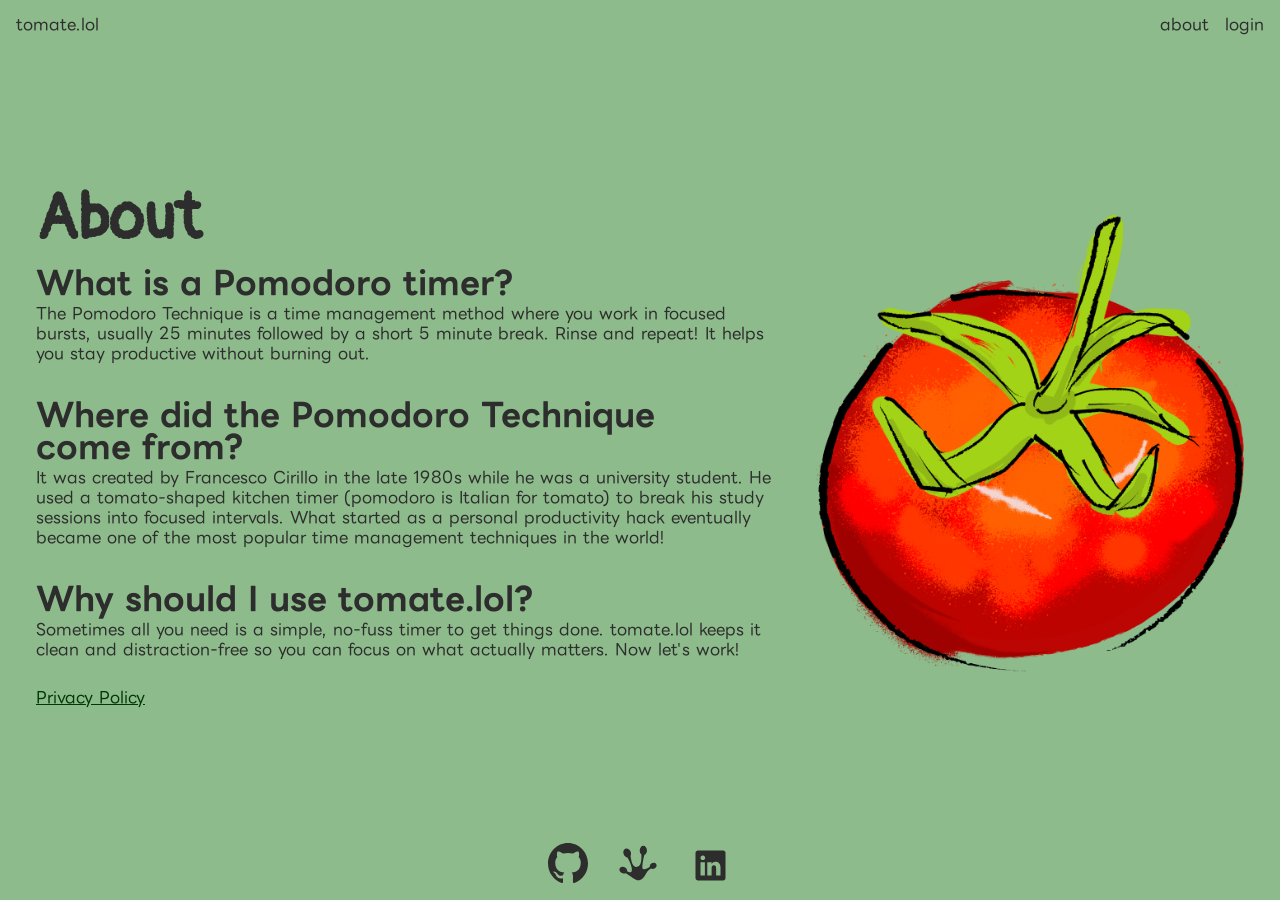
==== commit 7eb10947: "Fix bug in which dark mode switches to original red color. Changed title on About page." ====
--- a/about.html
+++ b/about.html
@@ -12,7 +12,7 @@
     </script>
     <meta charset="UTF-8">
     <meta name="viewport" content="width=device-width, initial-scale=1.0">
-    <title>tomate.lol</title>
+    <title>About - tomate.lol</title>
     <link rel="stylesheet" href="styles.css">
 
    <!-- fonts -->
@@ -24,6 +24,7 @@
     <link rel="stylesheet" href="styles.css">
     <script src="script.js" defer></script>
     
+
     <!-- favicon -->
     <link rel="apple-touch-icon" sizes="180x180" href="images/favicon.io/apple-touch-icon.png">
     <link rel="icon" type="image/png" sizes="32x32" href="images/favicon.io/favicon-32x32.png">
@@ -58,9 +59,13 @@
                 <h2>Why should I use tomate.lol?</h2>
                 <p>Sometimes all you need is a simple, no-fuss timer to get things done. tomate.lol keeps it clean and distraction-free so you can focus on what actually matters. Now let's work!</p>
             </div>
+
+            <a href="privacy.html" class="underline">Privacy Policy</a>
         </div>
         <div class="abtImg">
-            <img src="images/abtTomato.png" alt="tomate.lol logo outline">
+            <a href="index.html">
+                <img src="images/abtTomato.png" alt="tomate.lol logo outline">
+            </a>
         </div>
     </main>
     
--- a/styles.css
+++ b/styles.css
@@ -120,7 +120,7 @@
 #tagline{
     opacity: 75%;
     padding: 10px;
-    font-size: 15px;
+    font-size: 1rem;
     
 }
 
@@ -608,4 +608,60 @@
     min-height: 20px;
     border: 1.5px solid #2d2d2d;
     padding: 6px;
-}+}
+
+.underline{
+    color: #003807;
+    text-decoration: underline;
+}
+
+/* media queries */
+/* tablets and phones */
+@media (max-width: 870px) {
+    .abtContainer{
+        display: flex;
+        flex-direction: column;
+    }
+    .abtSection{
+        max-width: 900px;
+    }
+    .abtImg img{
+        height: 300px;
+        padding-top: 0px;
+    }
+    
+}
+
+@media (max-width: 480px){
+    body{
+        max-width: 100%;
+    }
+
+    #sticky{
+        position: relative;
+        bottom: 0px;
+        right: 0px;
+        align-self: flex-end;
+        margin: 1rem;
+    }
+
+    #mode{
+        font-size: 3rem;
+    }
+
+    #mode.shrink{
+        font-size: 2rem;
+    }
+
+    .settings{
+        margin: 0px 20px;
+        padding: 0px 30px;
+    }
+
+    .settings.open{
+        padding: 20px 30px;
+    }
+
+    
+}
+
--- a/styles.css
+++ b/styles.css
@@ -120,7 +120,7 @@
 #tagline{
     opacity: 75%;
     padding: 10px;
-    font-size: 15px;
+    font-size: 1rem;
     
 }
 
@@ -608,4 +608,60 @@
     min-height: 20px;
     border: 1.5px solid #2d2d2d;
     padding: 6px;
-}+}
+
+.underline{
+    color: #003807;
+    text-decoration: underline;
+}
+
+/* media queries */
+/* tablets and phones */
+@media (max-width: 870px) {
+    .abtContainer{
+        display: flex;
+        flex-direction: column;
+    }
+    .abtSection{
+        max-width: 900px;
+    }
+    .abtImg img{
+        height: 300px;
+        padding-top: 0px;
+    }
+    
+}
+
+@media (max-width: 480px){
+    body{
+        max-width: 100%;
+    }
+
+    #sticky{
+        position: relative;
+        bottom: 0px;
+        right: 0px;
+        align-self: flex-end;
+        margin: 1rem;
+    }
+
+    #mode{
+        font-size: 3rem;
+    }
+
+    #mode.shrink{
+        font-size: 2rem;
+    }
+
+    .settings{
+        margin: 0px 20px;
+        padding: 0px 30px;
+    }
+
+    .settings.open{
+        padding: 20px 30px;
+    }
+
+    
+}
+
